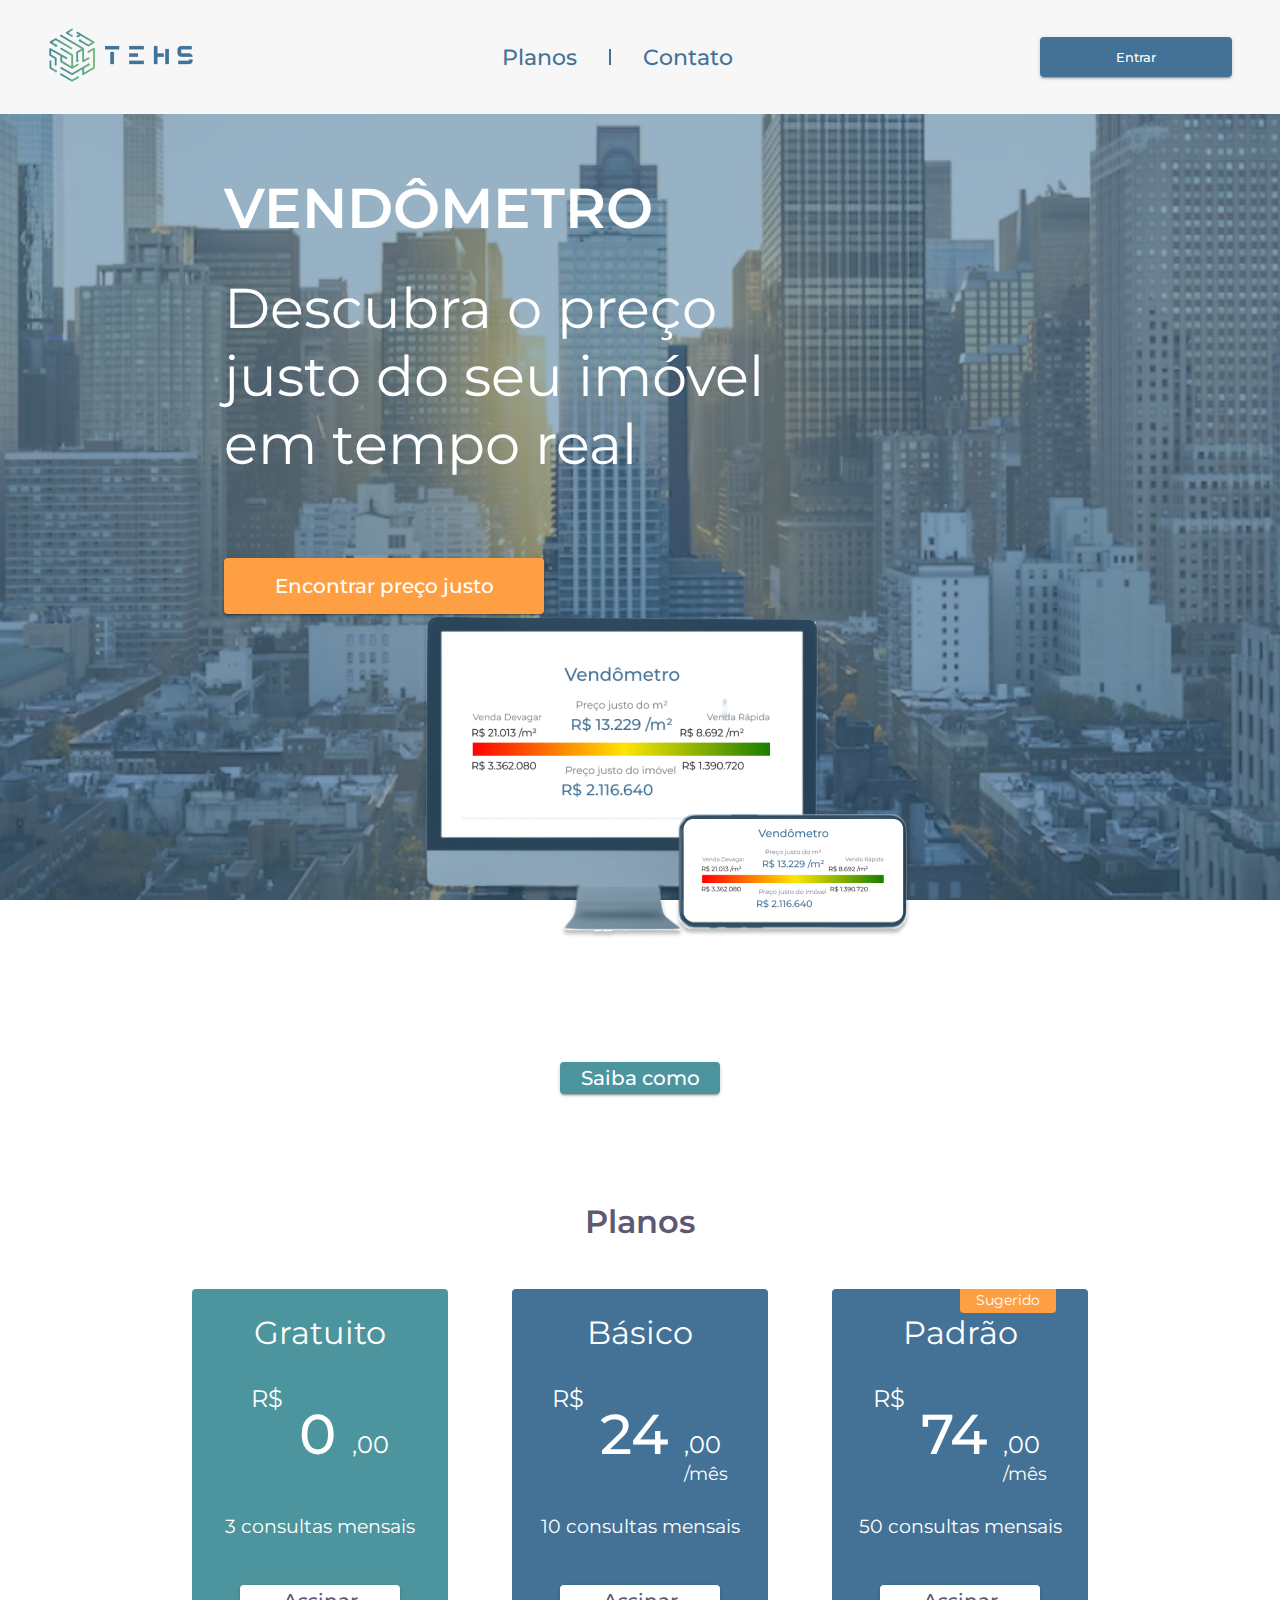
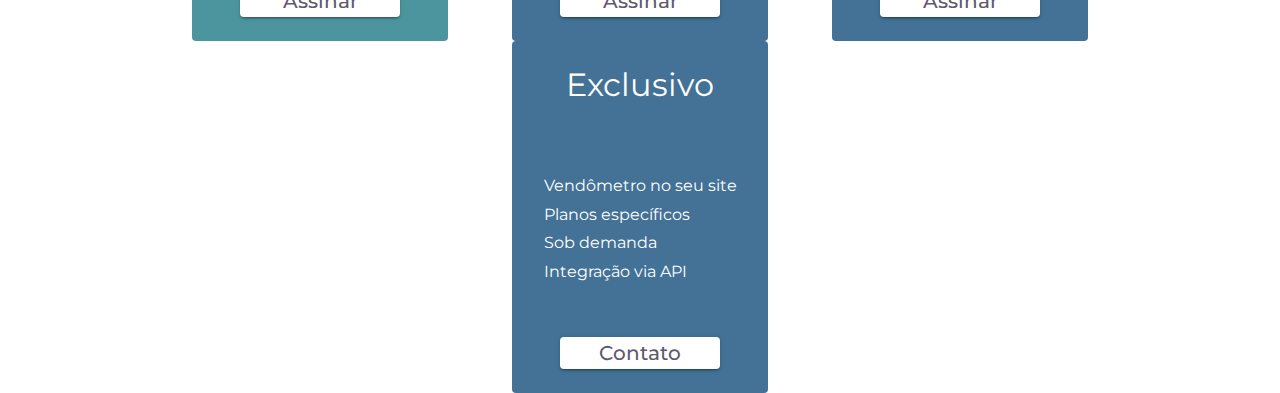
==== src/index.html @ 7847177e "Create header, vendomentro and plans sections" ====
<!DOCTYPE html>
<html lang="en">
<head>
  <meta charset="UTF-8">
  <meta http-equiv="X-UA-Compatible" content="IE=edge">
  <meta name="viewport" content="width=device-width, initial-scale=1.0">
  <link rel="stylesheet" href="./styles/header.css">
  <link rel="stylesheet" href="./styles/vendometro.css">
  <link rel="stylesheet" href="./styles/plans.css">
  <link rel="stylesheet" href="./styles/global.css">
  <title>Vendômetro</title>
</head>
<body>

  
  <header class="header-container">
    <div class="header-image-container">
      <img src="./assets/images/logo-header.png" alt="Logo da TEHS">
    </div>
    <ul class="header-menu-container">
      <li class="header-menu-item"><a href="#">Planos</a></li>
      <li class="header-menu-item"><a href="#">Contato</a></li>
    </ul>
    <button class="header-button-enter">Entrar</button>
  </header>


  <section class="vendometro-container">
    <div class="vendometro-infos-container">
      <h1 class="vendometro-main-title">
        Vendômetro
      </h1>
      <p class="vendometro-display-text">
        Descubra o preço justo do seu imóvel em tempo real
      </p>
      <button class="vendometro-main-button">
        Encontrar preço justo
      </button>
    </div>

    <div class="vendometro-show-container">
      <div class="vendometro-show-image-container">
        <img src="./assets/images/vendometro-info.png" alt="Mostrando o vendômetro na tela">
      </div>
      <p class="vendometro-show-text">
        Diretamente no seu site, na mão dos seus clientes
      </p>
      <button class="vendometro-show-button"> 
        Saiba como
      </button>
    </div>
  </section>


  <section class="plans-section-container">
    <h2 class="plans-section-title">Planos</h2>
    <ul class="plans-options-container">
      
      <li class="plans-item-container plans-item-container-soft">
        <h3 class="plans-item-title">Gratuito</h3>
        <div class="plans-item-money-container">
          <p class="plans-item-money-currency-text">R$</p>
          <p class="plans-item-money-value-text">0</p>
          <div class="plans-item-money-decimal-and-month-container">
            <p class="plans-item-money-decimal-text">,00</p>
            <p class="plans-item-money-month-text">&nbsp</p>
          </div>
        </div>
        <div class="plans-item-info-container">
          <p class="plans-item-info-text">3 consultas mensais </p>
        </div>
        <button class="plans-item-button">Assinar</button>
      </li>

      <li class="plans-item-container">
        <h3 class="plans-item-title">Básico</h3>
        <div class="plans-item-money-container">
          <p class="plans-item-money-currency-text">R$</p>
          <p class="plans-item-money-value-text">24</p>
          <div class="plans-item-money-decimal-and-month-container">
            <p class="plans-item-money-decimal-text">,00</p>
            <p class="plans-item-money-month-text">/mês</p>
          </div>
        </div>
        <div class="plans-item-info-container">
          <p class="plans-item-info-text">10 consultas mensais </p>
        </div>
        <button class="plans-item-button">Assinar</button>
      </li>

      <li class="plans-item-container">
        <div class="plans-item-recomended-container">
          <p class="plans-item-recomended-text">Sugerido</p>
        </div>
        <h3 class="plans-item-title">Padrão</h3>
        <div class="plans-item-money-container">
          <p class="plans-item-money-currency-text">R$</p>
          <p class="plans-item-money-value-text">74</p>
          <div class="plans-item-money-decimal-and-month-container">
            <p class="plans-item-money-decimal-text">,00</p>
            <p class="plans-item-money-month-text">/mês</p>
          </div>
        </div>
        <div class="plans-item-info-container">
          <p class="plans-item-info-text">50 consultas mensais </p>
        </div>
        <button class="plans-item-button">Assinar</button>
      </li>

      <li class="plans-item-container">
        <h3 class="plans-item-title">Exclusivo</h3>
        <div class="plans-item-info-container">
          <p class="plans-item-info-item-text">Vendômetro no seu site</p>
          <p class="plans-item-info-item-text">Planos específicos</p>
          <p class="plans-item-info-item-text">Sob demanda</p>
          <p class="plans-item-info-item-text">Integração via API</p>
        </div>
        <button class="plans-item-button">Contato</button>
      </li>
    </ul>
  </section>


  
</body>
</html>
---- src/styles/header.css ----
.header-container {
  display: flex;
  min-width: 100vw;
  justify-content: space-between;
  align-items: center;
  padding: 0 3rem;
  background-color: var(--transparent-light);
}

.header-menu-container{
  display: flex;
}

.header-menu-item {
  display: flex;
  justify-content: center;
  align-items: center;
  color: var(--primary);
  font-size: 1.375rem;
  transition: 0.3s;
}

.header-menu-item:hover{
  color: var(--primary-focus);
}

.header-menu-container * + .header-menu-item::before {
  content: " ";
  display: block;
  margin: 0 2rem;
  height: 1rem;
  width: 2px;
  background-color: var(--primary);
}

.header-button-enter {
  border: none;
  width: 12rem;
  height: 2.5rem;
  color: var(--light);
  background: var(--primary);
  font-size: 1,375rem;
  border-radius: 4px;
  transition: 0.3s;

  box-shadow: 0px 3px 1px -2px rgba(0, 0, 0, 0.2),
  0px 2px 2px 0px rgba(0, 0, 0, 0.14),
  0px 1px 5px 0px rgba(0, 0, 0, 0.12);
}

.header-button-enter:hover{
  background-color: var(--primary-focus);
}
---- src/styles/vendometro.css ----
.vendometro-container {
  display: flex;
  flex-wrap: wrap;
  background: url("../assets/images/background-vendometro.png")  no-repeat center center fixed; ;
  -webkit-background-size: cover;
  -moz-background-size: cover;
  -o-background-size: cover;
  background-size: cover;
  width: 100vw;
  padding: 3.75rem 14rem;
  align-items: center;
}

.vendometro-infos-container{
  display: flex;
  flex-direction: column;
  flex: 1;
  
}

.vendometro-main-title{
  font-size: 3.5rem;
  color: var(--light);
  text-transform: uppercase;
  margin-bottom: 2rem;

}

.vendometro-display-text{
  font-size: 3.5rem;
  color: var(--light);
  margin-bottom: 5rem;
  width: 38rem;
}
.vendometro-main-button {
  border: none;
  width: 20rem;
  height: 3.5rem;
  color: var(--light);
  background: var(--warning);
  font-size: 1.25rem;
  border-radius: 4px;
  transition: 0.3s;
  margin-bottom: -3rem;

  box-shadow: 0px 3px 1px -2px rgba(0, 0, 0, 0.2),
  0px 2px 2px 0px rgba(0, 0, 0, 0.14),
  0px 1px 5px 0px rgba(0, 0, 0, 0.12);
}

.vendometro-main-button:hover{
  background-color: var(--warning-focus);
}

.vendometro-show-container{
  display: flex;
  flex-direction: column;
  justify-content: center;
  align-items: center;
  flex: 1;
}

.vendometro-show-text {
  font-size: 1.75rem;
  text-align: center;
  color: var(--light);
  margin-top: -3.2rem;
  width: 22rem;
}

.vendometro-show-button {
  border: none;
  width: 10rem;
  height: 2rem;
  margin-top: 1rem;
  color: var(--light);
  background: var(--secondary);
  font-size: 1.25rem;
  border-radius: 4px;
  transition: 0.3s;

  box-shadow: 0px 3px 1px -2px rgba(0, 0, 0, 0.2),
  0px 2px 2px 0px rgba(0, 0, 0, 0.14),
  0px 1px 5px 0px rgba(0, 0, 0, 0.12);
}

.vendometro-show-button:hover{
  background-color: var(--secondary-focus);
}
---- src/styles/plans.css ----
.plans-section-container{
  margin: 3rem 4rem 0rem 4rem;
  display: flex;
  flex-direction: column;
  justify-content: center;
  
}

.plans-section-title{
  text-align: center;
  margin-bottom: 3rem;
  font-size: 2rem;
  color: var(--alternative-text);
}

.plans-options-container{
  display: flex;
  flex-wrap: wrap;
  justify-content: center;
  align-items: center;
}

.plans-item-container {
  display: flex;
  position: relative;
  flex-direction: column;
  margin: 0 2rem;
  align-items: center;
  justify-content: space-around;
  height: 22rem;
  width: 16rem;
  padding: 1.5rem;
  border-radius: 4px;
  background-color: var(--primary);
}

.plans-item-container-soft{
  background-color: var(--secondary);
}

.plans-item-title {
  text-align: center;
  font-size: 2rem;
  color: var(--light);
  margin-bottom: 2rem;
}

.plans-item-money-container{
  display: flex;
  justify-content: center;
}

.plans-item-money-currency-text{
  font-size: 1.5rem;
  color: var(--light)
}

.plans-item-money-value-text{
  font-size: 3.5rem;
  margin: 1rem;
  color: var(--light);
  font-weight: 500;
}
.plans-item-money-decimal-and-month-container{
  display: flex;
  align-self: flex-end;
  flex-direction: column;
  font-size: 1.5rem;
  color: var(--light)
}
.plans-item-money-month-text {
  margin-top: 0.25rem;
  font-size: 1.1rem;
}

.plans-item-info-text {
  font-size: 1.175rem;
  color: var(--light);
}
.plans-item-info-container {
  display: flex;
  flex: 1;
  flex-direction: column;
  justify-content: center;


}

.plans-item-button {
  border: none;
  width: 10rem;
  height: 2rem;
  margin-top: 1rem;
  color: var(--alternative-text);
  background: var(--light);
  font-size: 1.25rem;
  border-radius: 4px;
  transition: 0.3s;

  box-shadow: 0px 3px 1px -2px rgba(0, 0, 0, 0.2),
  0px 2px 2px 0px rgba(0, 0, 0, 0.14),
  0px 1px 5px 0px rgba(0, 0, 0, 0.12);
}

.plans-item-button:hover{
  background-color: #E8E8E8;
}

.plans-item-recomended-container {
  position: absolute;
  top: 0;
  right: 2rem;
  height: 1.5rem;
  width: 6rem;
  background-color: var(--warning);
  border-radius: 0px 0 4px 4px;
}

.plans-item-recomended-text{
  text-align: center;
  font-size: 0.85rem;
  margin-top: 0.2rem;
  color: var(--light);
}

.plans-item-info-item-text{
  font-size: 1rem;
  color: var(--light);
  margin: 0.3rem;
}
---- src/styles/global.css ----
@import url('https://fonts.googleapis.com/css2?family=Montserrat:ital,wght@0,400;0,500;0,600;1,400&display=swap');


:root {

  --light: #FFFFFF;
  --transparent-light: rgba(186, 191, 199, .12);

  --primary: #437296;
  --primary-focus: #3A5E79;
  
  --secondary: #4D959E;
  --secondary-focus: #468790;

  --alternative-text: #5E5873;

  --warning: #FF9F43;
  --warning-focus: #E8913D;
  
}

* {
  margin: 0 ; 
  padding: 0;
  box-sizing: border-box;
}

a {
  color: inherit;
  text-decoration: none;
}

button{
  cursor: pointer;
}

li {
  list-style: none;
}

 li, button {
  font-family: 'Montserrat', sans-serif;
  font-weight: 500;
}

h3, h4, h5, p, select, input {
  font-family: 'Montserrat', sans-serif;
  font-weight: 400;
}

h1, h2, em {
  font-family: 'Montserrat', sans-serif;
  font-weight: 600;
}
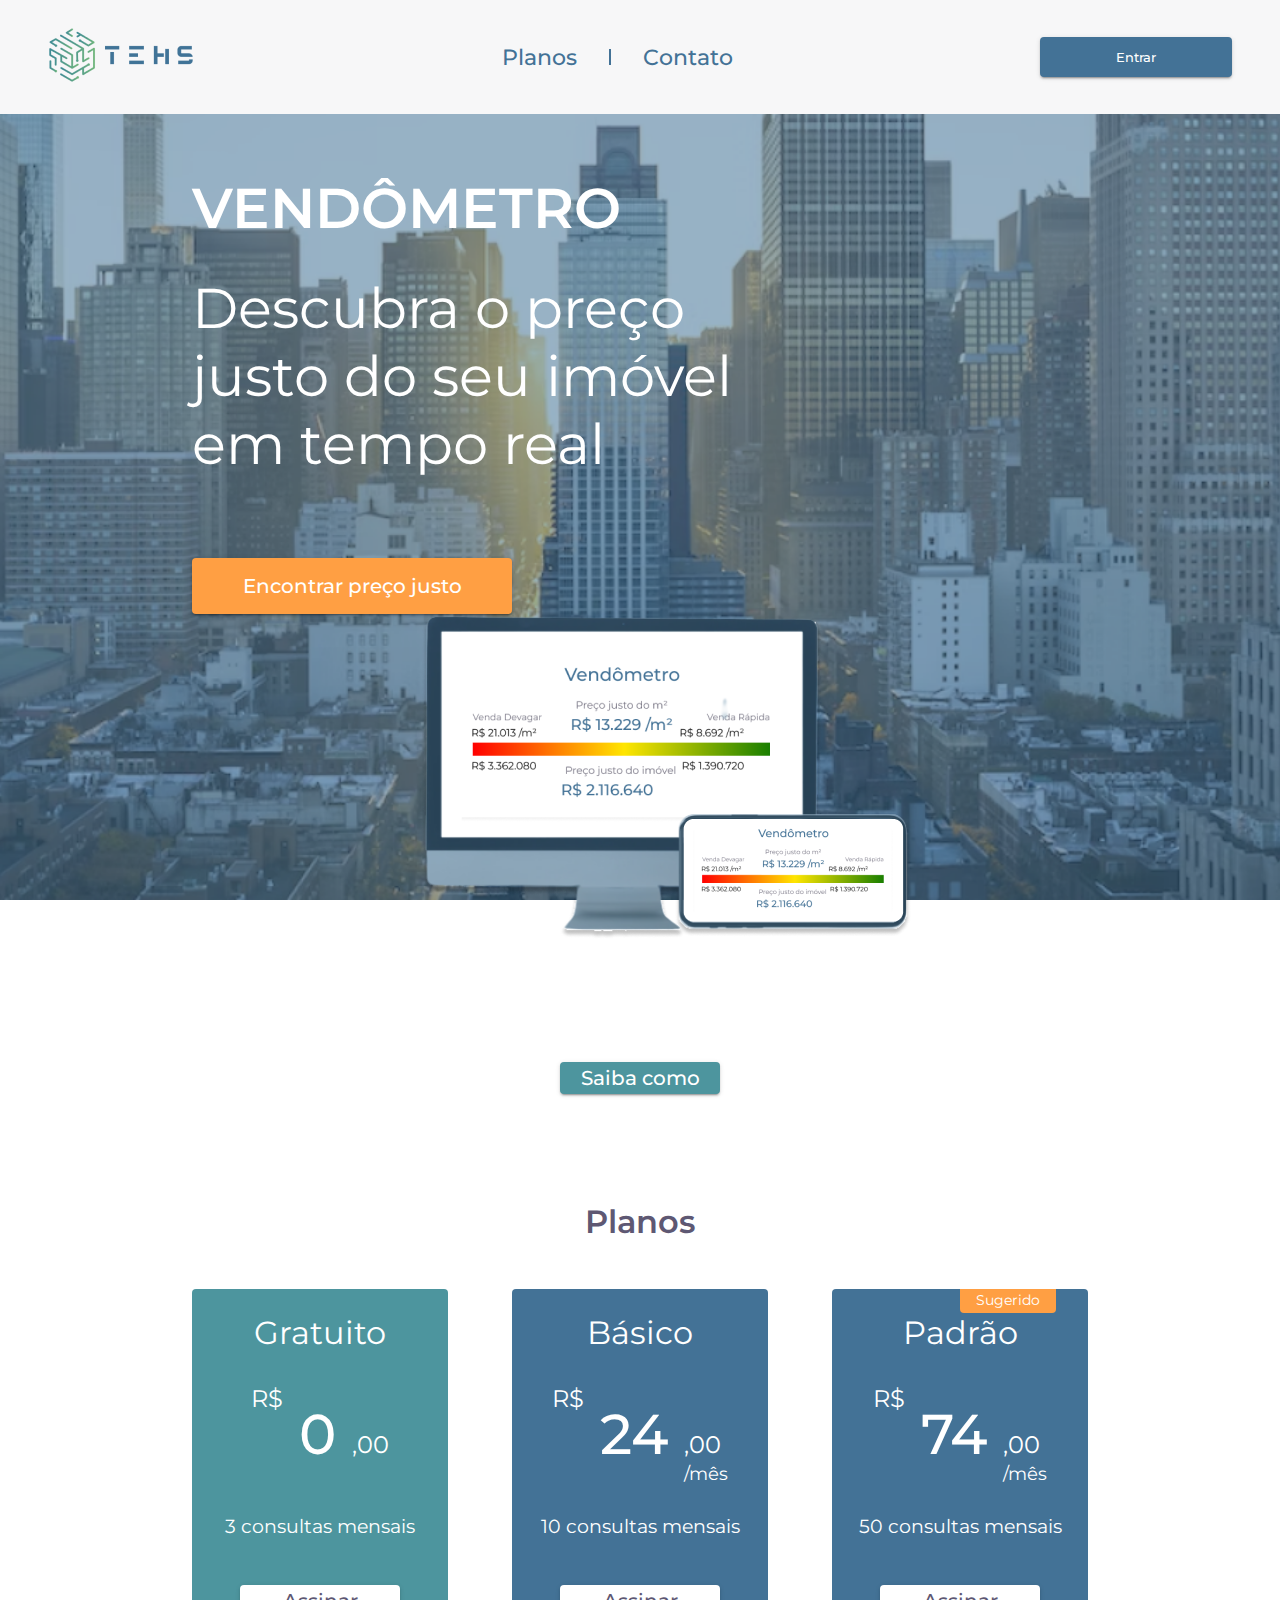
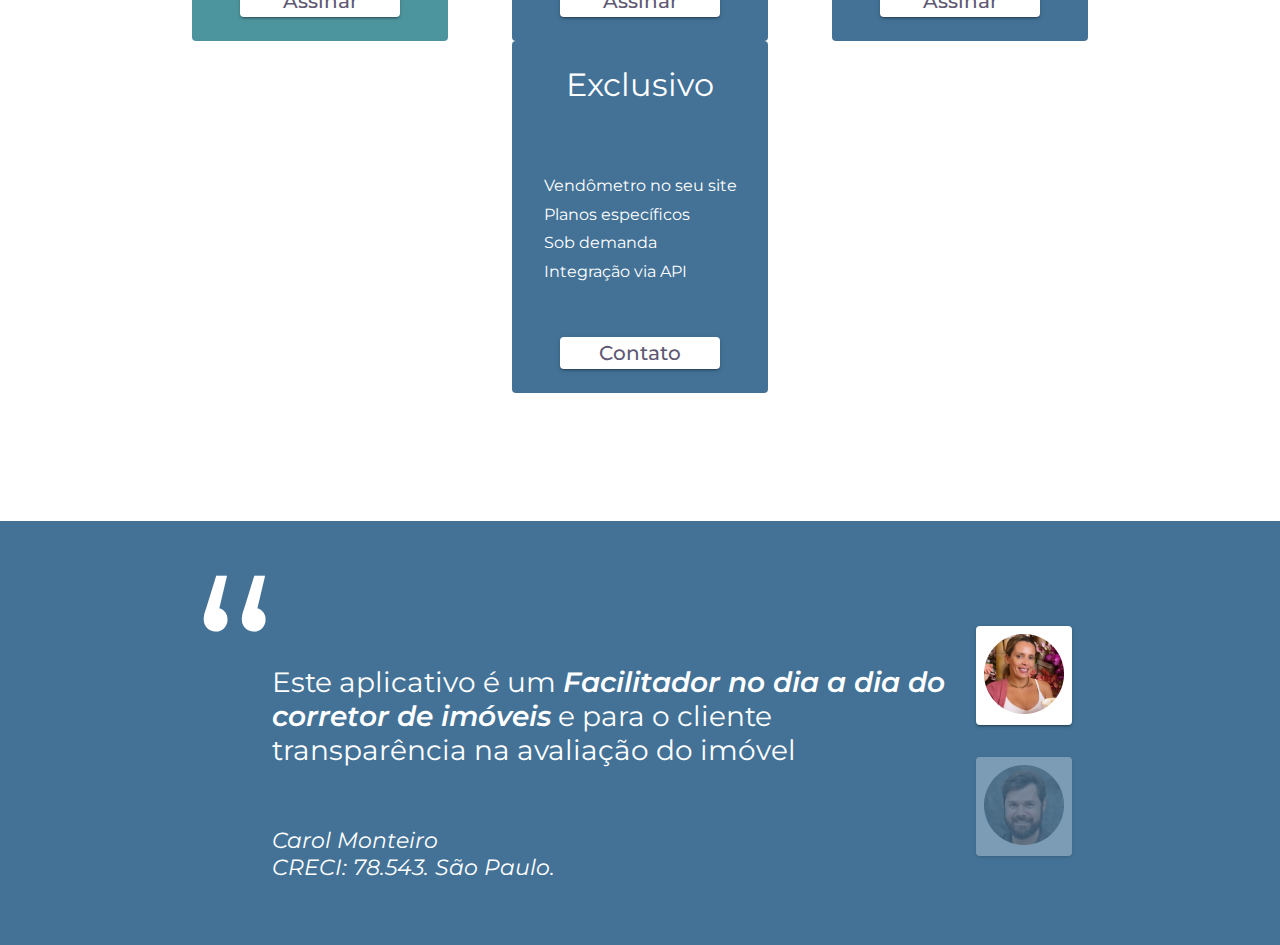
==== commit cb8d7f73: "Create citation section" ====
--- a/src/index.html
+++ b/src/index.html
@@ -7,12 +7,14 @@
   <link rel="stylesheet" href="./styles/header.css">
   <link rel="stylesheet" href="./styles/vendometro.css">
   <link rel="stylesheet" href="./styles/plans.css">
+  <link rel="stylesheet" href="./styles/citation.css">
+  <link rel="stylesheet" href="./styles/page.css">
   <link rel="stylesheet" href="./styles/global.css">
   <title>Vendômetro</title>
 </head>
 <body>
 
-  
+
   <header class="header-container">
     <div class="header-image-container">
       <img src="./assets/images/logo-header.png" alt="Logo da TEHS">
@@ -53,7 +55,7 @@
 
 
   <section class="plans-section-container">
-    <h2 class="plans-section-title">Planos</h2>
+    <h2 class="section-title">Planos</h2>
     <ul class="plans-options-container">
       
       <li class="plans-item-container plans-item-container-soft">
@@ -121,6 +123,54 @@
   </section>
 
 
+  <section class="citation-section-container">
+    <div class="citation-info-container">
+      <p class="citation-info-quote">“</p>
+      <ul class="citation-info-list-container">
+        <li class="citation-info-item-container">
+          <p class="citation-info-item-text">Este aplicativo é um 
+              <em class="citation-info-item-emphasis">Facilitador no dia a dia do corretor de imóveis</em>
+            e para o cliente transparência na avaliação do imóvel
+          </p>
+          <div class="citation-info-item-footer-container">
+            <cite class="citation-info-item-footer-name-text">Carol Monteiro</cite>
+            <p class="citation-info-item-footer-aditional-text">CRECI: 78.543. São Paulo.</p>
+          </div>
+        </li>
+
+        <li class="citation-info-item-container hide">
+          <p class="citation-info-item-text">Algo que André possa dizer 
+              <em class="citation-info-item-emphasis">Aqui com emphasis</em>
+            e complemento
+          </p>
+          <div class="citation-info-item-footer-container">
+            <cite class="citation-info-item-footer-name-text">André Lage</cite>
+            <p class="citation-info-item-footer-aditional-text">Cidade ou outra referência</p>
+          </div>
+        </li>
+
+      </ul>
+    </div>
+
+    <aside class="citation-aside-container">
+      <ul class="citation-aside-list-container">
+        <li class="citation-aside-item-container">
+          <button class="citation-aside-item-button">
+            <img class="citation-aside-item-image" 
+                 src="./assets/images/avatar-carol-monteiro.png" 
+                 alt="Foto de Carol Monteiro">
+          </button>
+        </li>
+        <li class="citation-aside-item-container hide-item">
+          <button class="citation-aside-item-button">
+            <img class="citation-aside-item-image" 
+                 src="./assets/images/avatar-andre-lage.png" 
+                 alt="Foto de André Lage">
+          </button>
+        </li>
+      </ul>
+    </aside>
+  </section>
   
 </body>
 </html>--- a/src/styles/vendometro.css
+++ b/src/styles/vendometro.css
@@ -7,7 +7,7 @@
   -o-background-size: cover;
   background-size: cover;
   width: 100vw;
-  padding: 3.75rem 14rem;
+  padding: 3.75rem 12rem;
   align-items: center;
 }
 
--- a/src/styles/plans.css
+++ b/src/styles/plans.css
@@ -4,13 +4,6 @@
   flex-direction: column;
   justify-content: center;
   
-}
-
-.plans-section-title{
-  text-align: center;
-  margin-bottom: 3rem;
-  font-size: 2rem;
-  color: var(--alternative-text);
 }
 
 .plans-options-container{
--- a/src/styles/citation.css
+++ b/src/styles/citation.css
@@ -0,0 +1,69 @@
+
+
+.citation-section-container{
+  width: 100vw;
+  background-color: var(--primary);
+  padding: 4rem 12rem;
+  margin-top: 8rem;
+  display: flex;
+  justify-content: space-between;
+  align-items: center;
+}
+
+.citation-info-container{
+  max-width: 50rem;
+  position: relative;
+}
+
+.citation-info-quote{
+  font-size: 14rem;
+  position: absolute;
+  top: -60px;
+  color: var(--light);
+}
+
+.citation-info-list-container{
+  margin: 5rem 0 0 5rem;
+  color: var(--light);
+}
+
+.citation-info-item-text {
+  font-size: 1.75rem;
+  margin-bottom: 3.75rem;
+}
+
+.citation-info-item-footer-container{
+  font-size: 1.375rem;
+  font-style: italic;
+}
+
+.citation-aside-item-container{ 
+  margin: 1rem;
+}
+
+.citation-aside-item-button {
+  border: none;
+  outline: none;
+  padding: 0.5rem;
+  margin-top: 1rem;
+  background: var(--light);
+  border-radius: 4px;
+  transition: 0.3s;
+
+  box-shadow: 0px 3px 1px -2px rgba(0, 0, 0, 0.2),
+  0px 2px 2px 0px rgba(0, 0, 0, 0.14),
+  0px 1px 5px 0px rgba(0, 0, 0, 0.12);
+}
+
+.citation-aside-item-button:hover{
+  background-color: #E8E8E8;
+}
+
+
+.hide {
+  display: none;
+}
+
+.hide-item{
+  opacity: 30%;
+}--- a/src/styles/page.css
+++ b/src/styles/page.css
@@ -0,0 +1,6 @@
+.section-title{
+  text-align: center;
+  margin-bottom: 3rem;
+  font-size: 2rem;
+  color: var(--alternative-text);
+}--- a/src/styles/global.css
+++ b/src/styles/global.css
@@ -44,7 +44,7 @@
   font-weight: 500;
 }
 
-h3, h4, h5, p, select, input {
+h3, h4, h5, p, select, input, cite {
   font-family: 'Montserrat', sans-serif;
   font-weight: 400;
 }
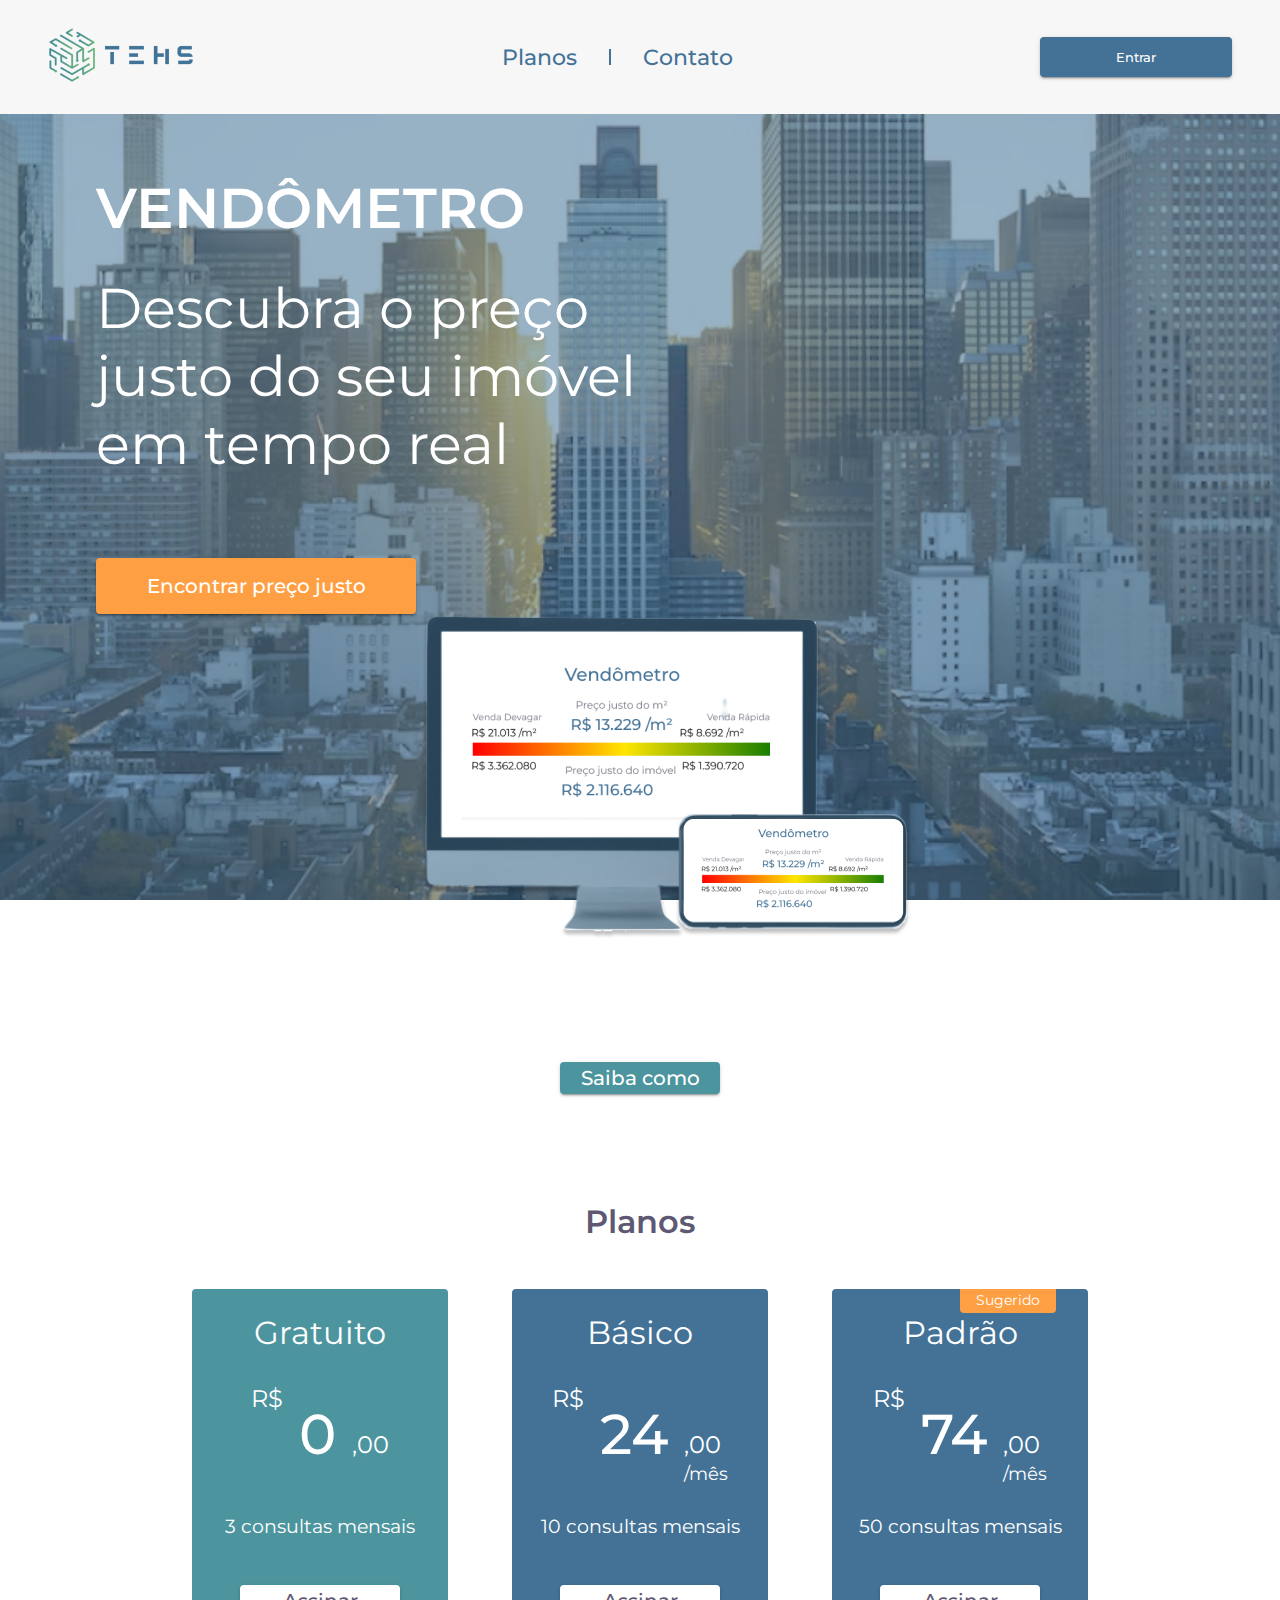
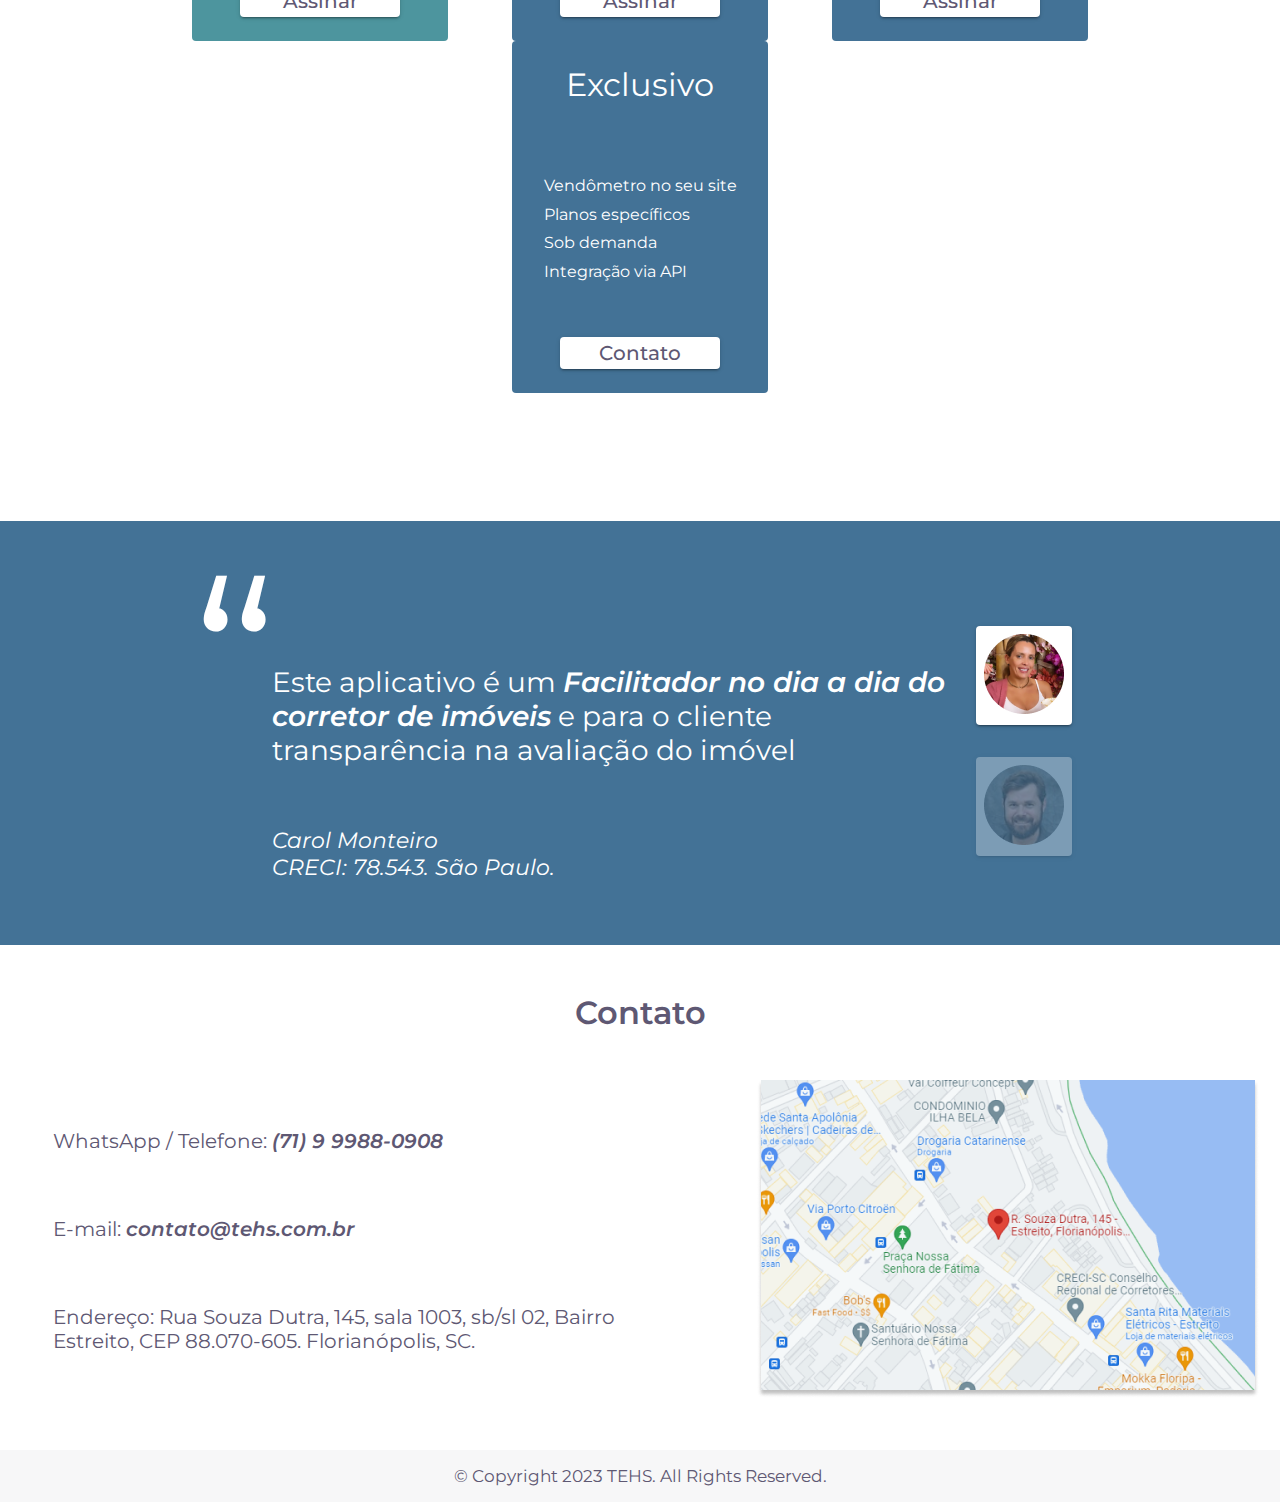
==== commit 988d64b3: "Created contact and footer sections" ====
--- a/src/index.html
+++ b/src/index.html
@@ -8,6 +8,8 @@
   <link rel="stylesheet" href="./styles/vendometro.css">
   <link rel="stylesheet" href="./styles/plans.css">
   <link rel="stylesheet" href="./styles/citation.css">
+  <link rel="stylesheet" href="./styles/contact.css">
+  <link rel="stylesheet" href="./styles/footer.css">
   <link rel="stylesheet" href="./styles/page.css">
   <link rel="stylesheet" href="./styles/global.css">
   <title>Vendômetro</title>
@@ -20,8 +22,8 @@
       <img src="./assets/images/logo-header.png" alt="Logo da TEHS">
     </div>
     <ul class="header-menu-container">
-      <li class="header-menu-item"><a href="#">Planos</a></li>
-      <li class="header-menu-item"><a href="#">Contato</a></li>
+      <li class="header-menu-item"><a href="#planos">Planos</a></li>
+      <li class="header-menu-item"><a href="#contato">Contato</a></li>
     </ul>
     <button class="header-button-enter">Entrar</button>
   </header>
@@ -54,7 +56,7 @@
   </section>
 
 
-  <section class="plans-section-container">
+  <section class="plans-section-container" id="planos">
     <h2 class="section-title">Planos</h2>
     <ul class="plans-options-container">
       
@@ -172,5 +174,37 @@
     </aside>
   </section>
   
+
+  <section class="contact-section-container">
+    <h2 class="section-title" id="contato">Contato</h2>
+    <div class="contact-interface-container">
+        <div class="contact-info-container">
+          <p class="contact-info-text">WhatsApp / Telefone: <em class="contact-info-emphasis-text">(71) 9 9988-0908</em></p>
+          <p class="contact-info-text">E-mail: <em class="contact-info-emphasis-text">contato@tehs.com.br</em></p>
+          <p class="contact-info-text">
+            Endereço: Rua Souza Dutra, 145, sala 1003, sb/sl 02, Bairro Estreito, CEP 88.070-605.
+            Florianópolis, SC.
+          </p>
+        </div>
+        
+        <div class="contact-location-container">
+          <a 
+          target="_blank" 
+          class="contact-location-link"
+          href="https://www.google.com.br/maps/search/Rua+Souza+Dutra,+145,+sb%2Fsl+02,+Bairro+Estreito,+CEP+88.070-605/@-27.5866814,-48.5808871,17z/data=!3m1!4b1">
+          <img  
+          
+          src="./assets/images/map-location.png" 
+          alt="Localização da TEHS"
+          class="contact-location-image"
+          >
+        </a>
+      </div>
+    </div>
+  </section>
+  <footer class="footer-container">
+    <p class="footer-text">© Copyright 2023 TEHS. All Rights Reserved.</p>
+  </footer>
+  
 </body>
 </html>--- a/src/styles/vendometro.css
+++ b/src/styles/vendometro.css
@@ -89,3 +89,9 @@
 }
 
 
+@media (max-width: 1570px)
+{
+  .vendometro-container{
+    padding: 3.75rem 6rem;
+  }
+}--- a/src/styles/contact.css
+++ b/src/styles/contact.css
@@ -0,0 +1,25 @@
+.contact-section-container {
+  margin-top: 3rem;
+  display: flex;
+  flex-direction: column;
+  justify-content: center;
+}
+
+.contact-interface-container {
+  display: flex;
+  justify-content: center;
+  align-items: center;
+}
+
+.contact-info-container{
+  display: flex;
+  flex-direction: column;
+  justify-content: space-around;
+  color: var(--alternative-text);
+}
+
+.contact-info-text{
+  max-width: 40rem;
+  font-size: 1.25rem;
+  margin: 2rem 4rem 2rem 2rem;
+}--- a/src/styles/footer.css
+++ b/src/styles/footer.css
@@ -0,0 +1,13 @@
+.footer-container{
+  background-color: var(--transparent-light);
+  margin-top: 3rem;
+  padding: 1rem;
+  display: flex;
+  justify-content: center;
+  align-items: center;
+}
+
+.footer-text{
+  font-size: 1.05rem;
+  color: var(--alternative-text);
+}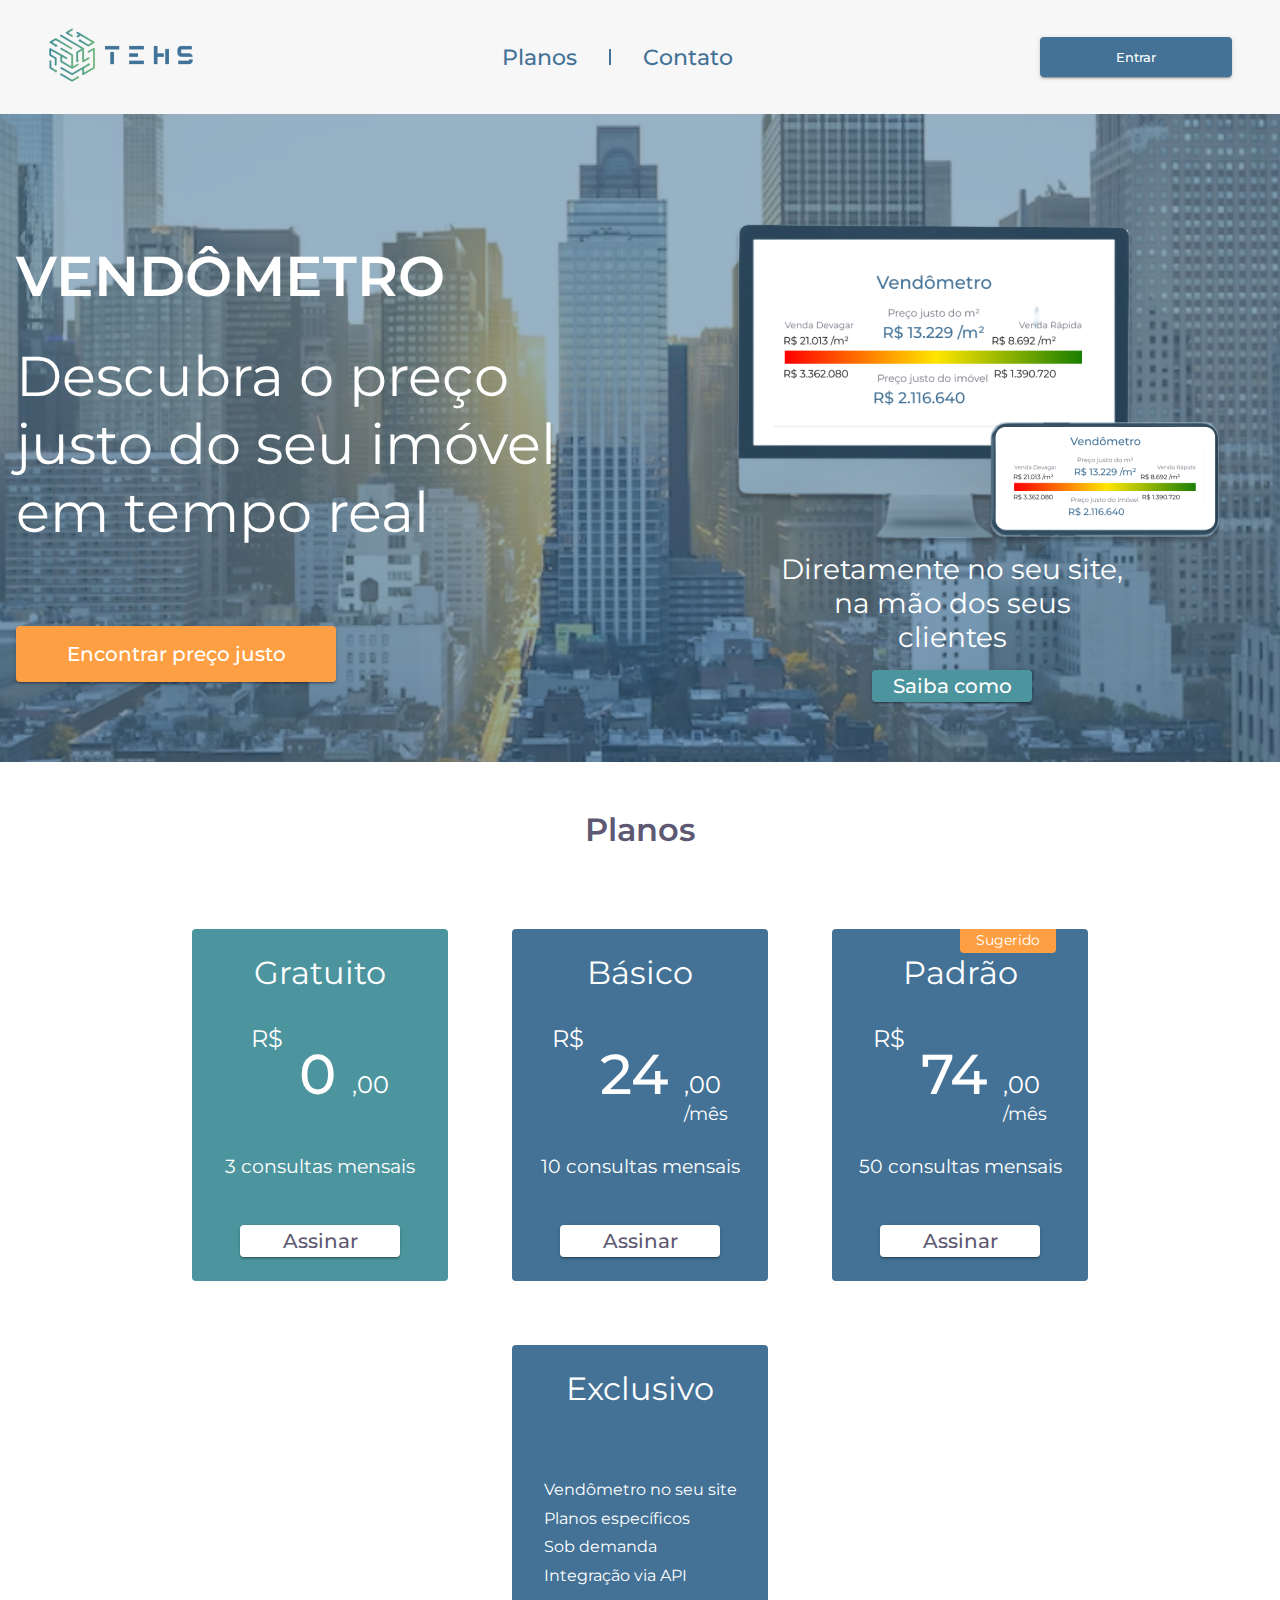
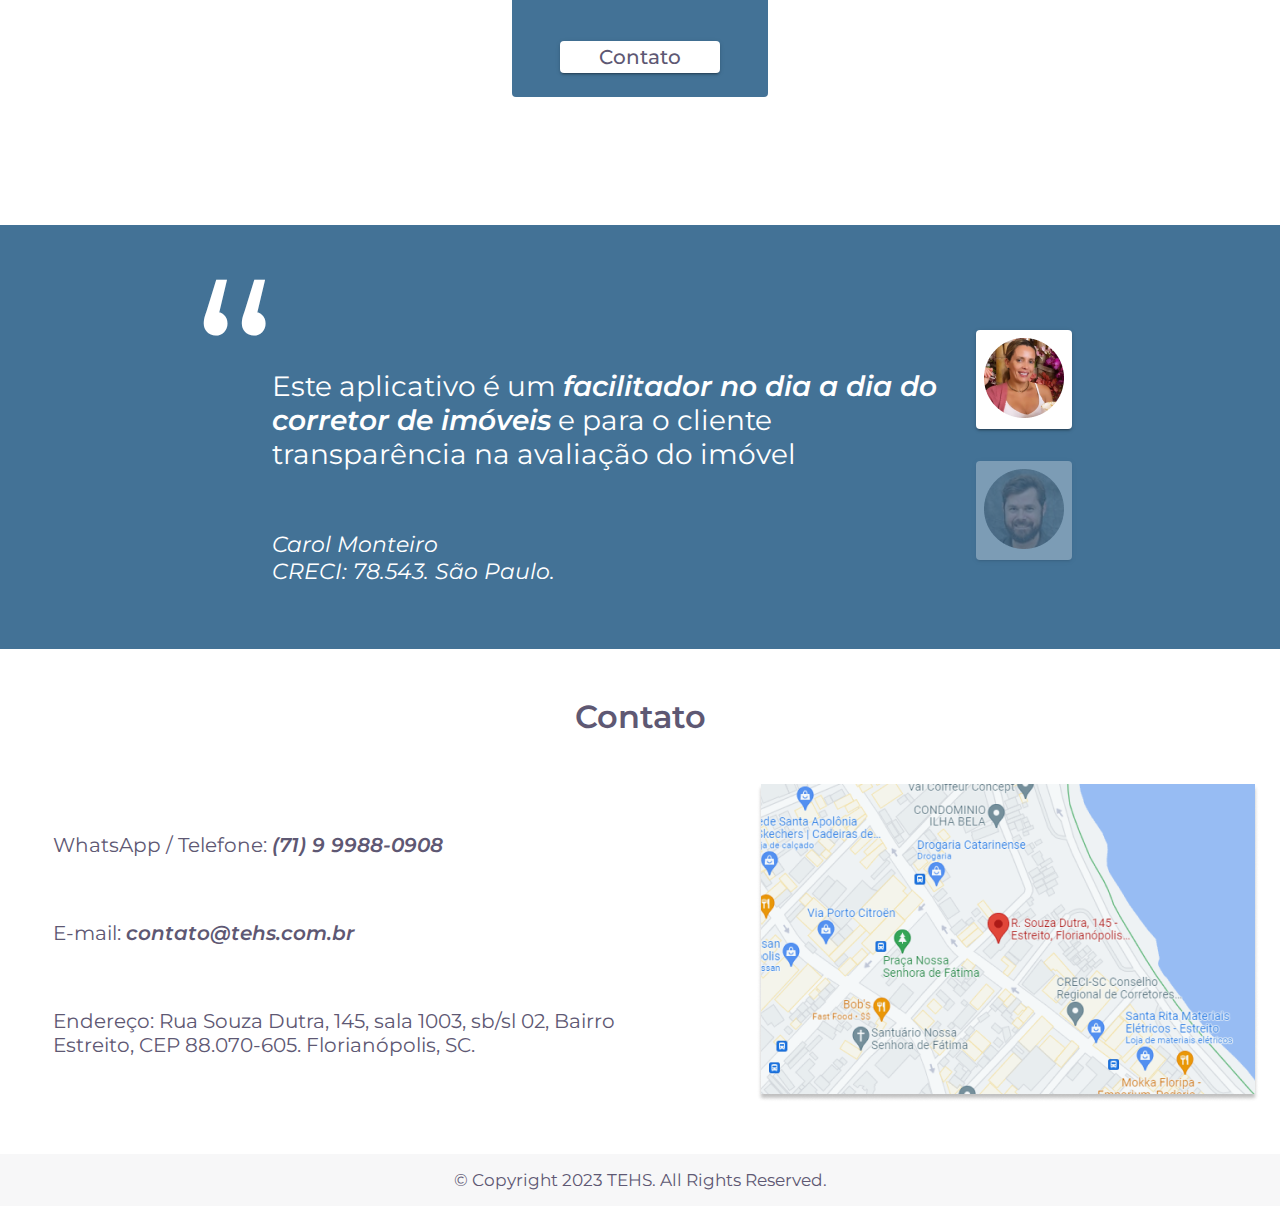
==== commit 8e66cfe7: "Added function in citation and adjust to small screens" ====
--- a/src/index.html
+++ b/src/index.html
@@ -44,7 +44,10 @@
 
     <div class="vendometro-show-container">
       <div class="vendometro-show-image-container">
-        <img src="./assets/images/vendometro-info.png" alt="Mostrando o vendômetro na tela">
+        <img 
+          class="vendometro-show-image" 
+          src="./assets/images/vendometro-info.png" 
+          alt="Mostrando o vendômetro na tela">
       </div>
       <p class="vendometro-show-text">
         Diretamente no seu site, na mão dos seus clientes
@@ -131,7 +134,7 @@
       <ul class="citation-info-list-container">
         <li class="citation-info-item-container">
           <p class="citation-info-item-text">Este aplicativo é um 
-              <em class="citation-info-item-emphasis">Facilitador no dia a dia do corretor de imóveis</em>
+              <em class="citation-info-item-emphasis">facilitador no dia a dia do corretor de imóveis</em>
             e para o cliente transparência na avaliação do imóvel
           </p>
           <div class="citation-info-item-footer-container">
@@ -141,13 +144,12 @@
         </li>
 
         <li class="citation-info-item-container hide">
-          <p class="citation-info-item-text">Algo que André possa dizer 
-              <em class="citation-info-item-emphasis">Aqui com emphasis</em>
-            e complemento
+          <p class="citation-info-item-text">
+            Na Tehs, a Inteligência Imobiliária encontra a Inteligência Artificial para acelerar negócios imobiliários.
           </p>
           <div class="citation-info-item-footer-container">
-            <cite class="citation-info-item-footer-name-text">André Lage</cite>
-            <p class="citation-info-item-footer-aditional-text">Cidade ou outra referência</p>
+            <cite class="citation-info-item-footer-name-text">André Lage Freitas</cite>
+            <p class="citation-info-item-footer-aditional-text">Sócio-fundador, PhD em Computação</p>
           </div>
         </li>
 
@@ -157,14 +159,14 @@
     <aside class="citation-aside-container">
       <ul class="citation-aside-list-container">
         <li class="citation-aside-item-container">
-          <button class="citation-aside-item-button">
+          <button class="citation-aside-item-button" onclick="clickCitation(0)">
             <img class="citation-aside-item-image" 
                  src="./assets/images/avatar-carol-monteiro.png" 
                  alt="Foto de Carol Monteiro">
           </button>
         </li>
         <li class="citation-aside-item-container hide-item">
-          <button class="citation-aside-item-button">
+          <button class="citation-aside-item-button" onclick="clickCitation(1)">
             <img class="citation-aside-item-image" 
                  src="./assets/images/avatar-andre-lage.png" 
                  alt="Foto de André Lage">
@@ -189,15 +191,13 @@
         
         <div class="contact-location-container">
           <a 
-          target="_blank" 
-          class="contact-location-link"
-          href="https://www.google.com.br/maps/search/Rua+Souza+Dutra,+145,+sb%2Fsl+02,+Bairro+Estreito,+CEP+88.070-605/@-27.5866814,-48.5808871,17z/data=!3m1!4b1">
+            target="_blank" 
+            class="contact-location-link"
+            href="https://www.google.com.br/maps/search/Rua+Souza+Dutra,+145,+sb%2Fsl+02,+Bairro+Estreito,+CEP+88.070-605/@-27.5866814,-48.5808871,17z/data=!3m1!4b1">
           <img  
-          
-          src="./assets/images/map-location.png" 
-          alt="Localização da TEHS"
-          class="contact-location-image"
-          >
+            src="./assets/images/map-location.png" 
+            alt="Localização da TEHS"
+            class="contact-location-image">
         </a>
       </div>
     </div>
@@ -205,6 +205,7 @@
   <footer class="footer-container">
     <p class="footer-text">© Copyright 2023 TEHS. All Rights Reserved.</p>
   </footer>
-  
+
+  <script src="./scripts/citation.js"></script>
 </body>
 </html>--- a/src/styles/header.css
+++ b/src/styles/header.css
@@ -50,4 +50,21 @@
 
 .header-button-enter:hover{
   background-color: var(--primary-focus);
-}+}
+
+@media (max-width: 730px)
+{
+  .header-container {
+    flex-direction: column;
+    margin-bottom: 1rem;
+    margin-top: -1.2rem;
+  }
+  .header-menu-container{
+    margin-top: -1.5rem;
+  }
+  .header-button-enter{
+    margin-top: 0.5rem;
+    margin-bottom: 1rem;
+  }
+}
+
--- a/src/styles/vendometro.css
+++ b/src/styles/vendometro.css
@@ -59,6 +59,10 @@
   align-items: center;
   flex: 1;
 }
+.vendometro-show-image{
+  max-width: 554;
+  max-height: 425;
+}
 
 .vendometro-show-text {
   font-size: 1.75rem;
@@ -94,4 +98,72 @@
   .vendometro-container{
     padding: 3.75rem 6rem;
   }
-}+}
+
+
+@media (max-width: 1360px)
+{
+  .vendometro-container{
+    padding: 3.75rem 1rem;
+  }
+}
+
+@media (max-width: 1195px)
+{
+  .vendometro-main-button{
+    align-self: center;
+    margin-bottom: 0.5rem;
+
+  }
+  .vendometro-container{
+    padding: 2rem;
+  }
+}
+
+@media (max-width: 650px)
+{
+  .vendometro-main-title{
+    font-size: 2.2rem;
+  }
+  .vendometro-display-text{
+    font-size: 2rem;
+    max-width: 20rem;
+  }
+  .vendometro-show-text{
+    font-size: 1.375rem;
+    margin-top: 0.5rem;
+  }
+  .vendometro-show-image{
+    width: 400px;
+    height: 306.8px;
+  }
+}
+
+@media (max-width: 442px)
+{
+  .vendometro-main-title{
+    font-size: 1.750rem;
+  }
+  .vendometro-display-text{
+    font-size: 1.5rem;
+    max-width: 16rem;
+  }
+  .vendometro-show-text{
+    font-size: 1.375rem;
+    margin-top: 0.5rem;
+  }
+  .vendometro-main-button{
+    font-size: 1.15rem;
+  }
+  .vendometro-show-button{
+    font-size: 1rem;
+  }
+  .vendometro-show-image{
+    width: 320px;
+    height: 245.8px;
+  }
+  .vendometro-container{
+    padding: 1rem;
+  }
+}
+
--- a/src/styles/plans.css
+++ b/src/styles/plans.css
@@ -11,13 +11,14 @@
   flex-wrap: wrap;
   justify-content: center;
   align-items: center;
+  margin-bottom: -2rem;
 }
 
 .plans-item-container {
   display: flex;
   position: relative;
   flex-direction: column;
-  margin: 0 2rem;
+  margin: 2rem 2rem;
   align-items: center;
   justify-content: space-around;
   height: 22rem;
@@ -124,3 +125,37 @@
 
 
 
+@media (max-width: 770px)
+{
+  .plans-section-container{
+    margin: 1rem;    
+  }
+  .plans-item-container{
+    margin: 1rem
+  }
+}
+@media (max-width: 442px)
+{
+  .plans-item-title{
+    font-size: 1.5rem;
+  }
+  .plans-item-money-value-text{
+    font-size: 2.5rem;
+  }
+  .plans-item-money-currency-text{
+    font-size: 1.15rem;
+  }
+  .plans-item-info-text{
+    font-size: 1rem;
+  }
+  .plans-item-money-decimal-and-month-container{
+    font-size: 1.15rem;
+  }
+  .plans-item-button{
+    font-size: 1rem;
+  }
+}
+
+
+
+
--- a/src/styles/citation.css
+++ b/src/styles/citation.css
@@ -66,4 +66,58 @@
 
 .hide-item{
   opacity: 30%;
-}+}
+
+@media (max-width: 1100px)
+{
+  .citation-section-container{
+    padding: 2rem 2rem;
+  }
+  .citation-aside-container{
+    position: absolute;
+    right: 0;
+  }
+  .citation-aside-item-container{ 
+    margin: 0rem;
+    
+  }
+  .citation-aside-item-button{
+    padding-right: 2rem;
+  }
+}
+@media (max-width: 940px)
+{
+  .citation-info-item-text{
+    max-width: 25rem;
+  }
+}
+
+@media (max-width: 650px)
+{
+  .citation-info-item-text{
+    font-size: 1rem;
+    max-width: 15rem;
+  }
+  .citation-info-quote{
+    font-size: 8rem;
+    top: 0;
+  }
+  .citation-info-item-footer-container{
+    font-size: 1rem;
+  }
+}
+@media (max-width: 450px)
+{
+  .citation-section-container{
+    padding: 1rem;
+  }
+  .citation-info-quote{
+    font-size: 6rem;
+    top: 0;
+    left: 2rem;
+  }
+  .citation-info-container{
+    left: -2rem; 
+  }
+}
+
--- a/src/styles/contact.css
+++ b/src/styles/contact.css
@@ -22,4 +22,70 @@
   max-width: 40rem;
   font-size: 1.25rem;
   margin: 2rem 4rem 2rem 2rem;
-}+}
+
+.contact-location-image{
+  max-width: 502px;
+  max-height: 318px;
+}
+.citation-aside-item-image{
+  max-width: 80px;
+  max-height: 80px;
+}
+
+@media (max-width: 1195px)
+{
+  .contact-interface-container{
+    flex-direction: column;
+    justify-content: center;
+    align-items: center;
+  }
+  .contact-info-text{
+    text-align: center;
+    margin: 1rem;
+  }
+  .contact-location-container{
+    margin-top: 1rem;
+  }
+  .contact-location-image{
+    align-self: center;
+  }
+}
+
+@media (max-width: 500px)
+{
+  .contact-location-image{
+    max-width: 400px;
+    max-height: 253px;
+  }
+  .citation-aside-item-button{
+    width: 50px;
+    height: 55px;
+  }
+  .citation-aside-item-image{
+    max-width: 40px;
+    max-height: 40px;
+  }
+}
+
+@media (max-width: 650px)
+{
+  .contact-info-text{
+    font-size: 1.15rem;
+  }
+}
+
+@media (max-width: 650px)
+{
+  .contact-location-image{
+    max-width: 300px;
+    max-height: 189.75px;
+  }
+}
+
+@media (max-width: 442px)
+{
+  .contact-info-text{
+    font-size: 1rem;
+  }
+}
--- a/src/styles/footer.css
+++ b/src/styles/footer.css
@@ -10,4 +10,11 @@
 .footer-text{
   font-size: 1.05rem;
   color: var(--alternative-text);
-}+}
+
+@media (max-width: 650px)
+{
+  .footer-text{
+    font-size: 0.95rem;
+  }
+}
